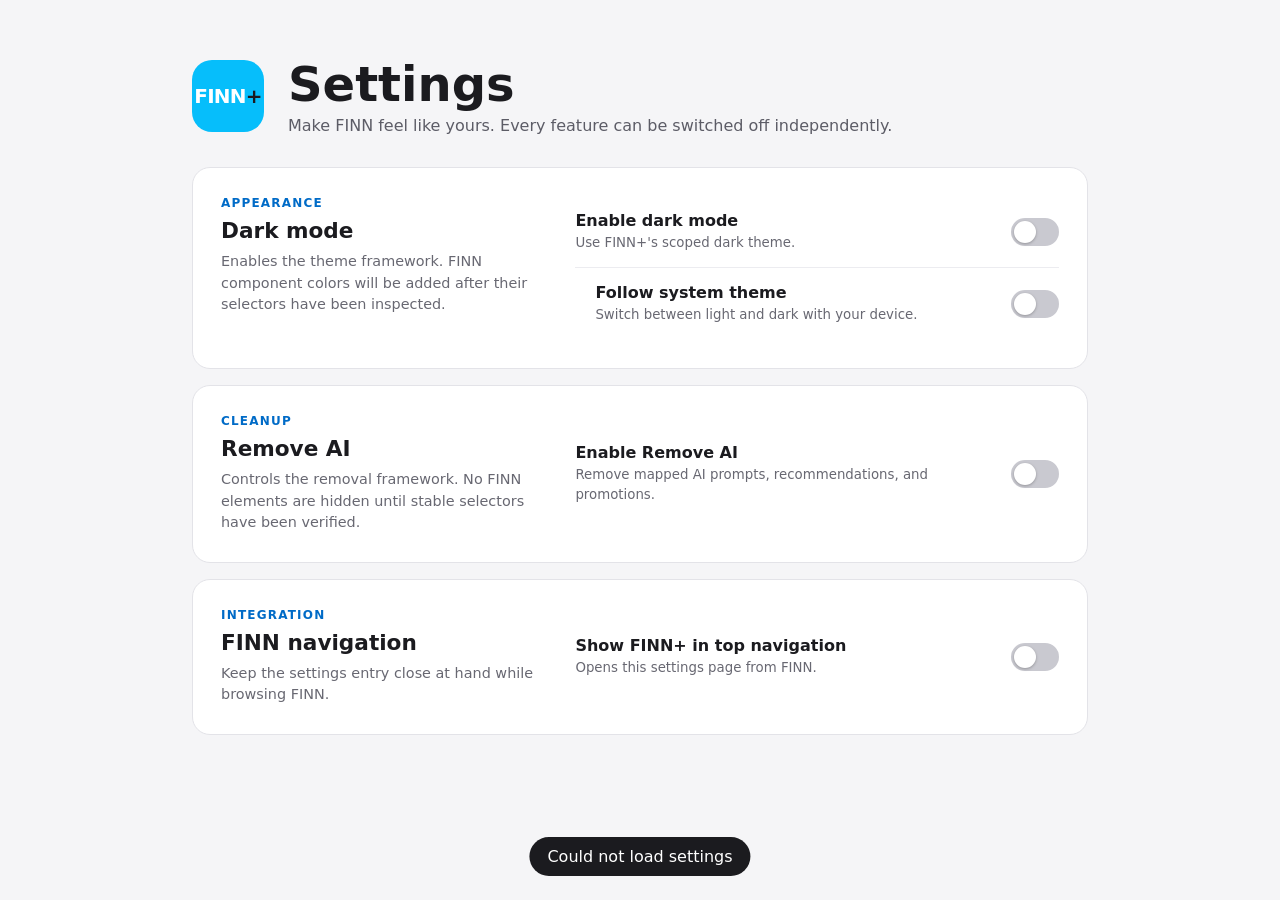
==== settings/index.html @ b25f87f4 "Larp" ====
<!doctype html>
<html lang="en">
  <head>
    <meta charset="utf-8">
    <meta name="viewport" content="width=device-width, initial-scale=1">
    <title>FINN+ Settings</title>
    <link rel="stylesheet" href="styles.css">
  </head>
  <body>
    <header class="page-header">
      <div class="brand" aria-label="FINN+">FINN<span>+</span></div>
      <div>
        <h1>Settings</h1>
        <p>Make FINN feel like yours. Every feature can be switched off independently.</p>
      </div>
    </header>

    <main>
      <form id="settings-form">
        <section class="settings-section" aria-labelledby="appearance-heading">
          <div class="section-copy">
            <p class="eyebrow">Appearance</p>
            <h2 id="appearance-heading">Dark mode</h2>
            <p>Enables the theme framework. FINN component colors will be added after their selectors have been inspected.</p>
          </div>
          <div class="controls">
            <label class="setting-row">
              <span><strong>Enable dark mode</strong><small>Use FINN+'s scoped dark theme.</small></span>
              <input type="checkbox" name="darkMode" role="switch">
            </label>
            <label class="setting-row nested" data-requires="darkMode">
              <span><strong>Follow system theme</strong><small>Switch between light and dark with your device.</small></span>
              <input type="checkbox" name="darkModeFollowSystem" role="switch">
            </label>
          </div>
        </section>

        <section class="settings-section" aria-labelledby="cleanup-heading">
          <div class="section-copy">
            <p class="eyebrow">Cleanup</p>
            <h2 id="cleanup-heading">Remove AI</h2>
            <p>Controls the removal framework. No FINN elements are hidden until stable selectors have been verified.</p>
          </div>
          <div class="controls">
            <label class="setting-row">
              <span><strong>Enable Remove AI</strong><small>Remove mapped AI prompts, recommendations, and promotions.</small></span>
              <input type="checkbox" name="removeAi" role="switch">
            </label>
          </div>
        </section>

        <section class="settings-section" aria-labelledby="integration-heading">
          <div class="section-copy">
            <p class="eyebrow">Integration</p>
            <h2 id="integration-heading">FINN navigation</h2>
            <p>Keep the settings entry close at hand while browsing FINN.</p>
          </div>
          <div class="controls">
            <label class="setting-row">
              <span><strong>Show FINN+ in top navigation</strong><small>Opens this settings page from FINN.</small></span>
              <input type="checkbox" name="showNavigationItem" role="switch">
            </label>
          </div>
        </section>
      </form>

      <p id="save-status" class="save-status" role="status" aria-live="polite"></p>
    </main>

    <script src="../src/shared/settings.js"></script>
    <script src="settings.js"></script>
  </body>
</html>
---- settings/styles.css ----
:root {
  color: #1b1b1f;
  color-scheme: light;
  font-family: Inter, ui-sans-serif, system-ui, -apple-system, BlinkMacSystemFont, "Segoe UI", sans-serif;
  background: #f5f5f7;
}

* { box-sizing: border-box; }

body {
  margin: 0;
  min-width: 320px;
}

.page-header,
main {
  margin-inline: auto;
  max-width: 960px;
  padding-inline: 32px;
}

.page-header {
  align-items: center;
  display: flex;
  gap: 24px;
  padding-block: 56px 32px;
}

.brand {
  align-items: center;
  background: #06befb;
  border-radius: 20px;
  color: #fff;
  display: flex;
  flex: 0 0 auto;
  font-size: 20px;
  font-weight: 800;
  height: 72px;
  justify-content: center;
  letter-spacing: -0.04em;
  width: 72px;
}

.brand span { color: #1b1b1f; }
h1, h2, p { margin-top: 0; }
h1 { font-size: clamp(2rem, 5vw, 3rem); margin-bottom: 4px; }
.page-header p { color: #5c5c66; margin-bottom: 0; }

#settings-form { display: grid; gap: 16px; padding-bottom: 48px; }

.settings-section {
  background: #fff;
  border: 1px solid #e3e3e8;
  border-radius: 18px;
  display: grid;
  gap: 32px;
  grid-template-columns: minmax(180px, 0.8fr) minmax(300px, 1.2fr);
  padding: 28px;
}

.eyebrow {
  color: #006bc7;
  font-size: 0.75rem;
  font-weight: 800;
  letter-spacing: 0.1em;
  margin-bottom: 8px;
  text-transform: uppercase;
}

h2 { font-size: 1.35rem; margin-bottom: 8px; }
.section-copy > p:last-child, small { color: #686872; line-height: 1.5; }
.section-copy > p:last-child { font-size: 0.9rem; margin-bottom: 0; }
.controls { display: grid; }

.setting-row {
  align-items: center;
  border-bottom: 1px solid #ececf0;
  cursor: pointer;
  display: flex;
  gap: 24px;
  justify-content: space-between;
  min-height: 72px;
  padding-block: 12px;
}

.setting-row:last-child { border-bottom: 0; }
.setting-row span { display: grid; gap: 3px; }
.setting-row small { display: block; }
.setting-row.nested { padding-left: 20px; }
.setting-row.is-disabled { cursor: default; opacity: 0.45; }

input[role="switch"] {
  appearance: none;
  background: #c9c9d0;
  border-radius: 999px;
  cursor: pointer;
  flex: 0 0 auto;
  height: 28px;
  margin: 0;
  padding: 3px;
  transition: background 150ms ease;
  width: 48px;
}

input[role="switch"]::after {
  background: #fff;
  border-radius: 50%;
  box-shadow: 0 1px 3px #0004;
  content: "";
  display: block;
  height: 22px;
  transition: transform 150ms ease;
  width: 22px;
}

input[role="switch"]:checked { background: #006bc7; }
input[role="switch"]:checked::after { transform: translateX(20px); }
input[role="switch"]:focus-visible { outline: 3px solid #8dcbff; outline-offset: 3px; }
input[role="switch"]:disabled { cursor: default; }

.save-status {
  background: #1b1b1f;
  border-radius: 999px;
  bottom: 24px;
  color: #fff;
  left: 50%;
  margin: 0;
  opacity: 0;
  padding: 10px 18px;
  pointer-events: none;
  position: fixed;
  transform: translate(-50%, 8px);
  transition: 150ms ease;
}

.save-status.is-visible { opacity: 1; transform: translate(-50%, 0); }

@media (max-width: 680px) {
  .page-header, main { padding-inline: 18px; }
  .page-header { align-items: flex-start; padding-block: 32px 24px; }
  .brand { border-radius: 14px; height: 52px; width: 52px; }
  .settings-section { grid-template-columns: 1fr; gap: 16px; padding: 22px; }
}
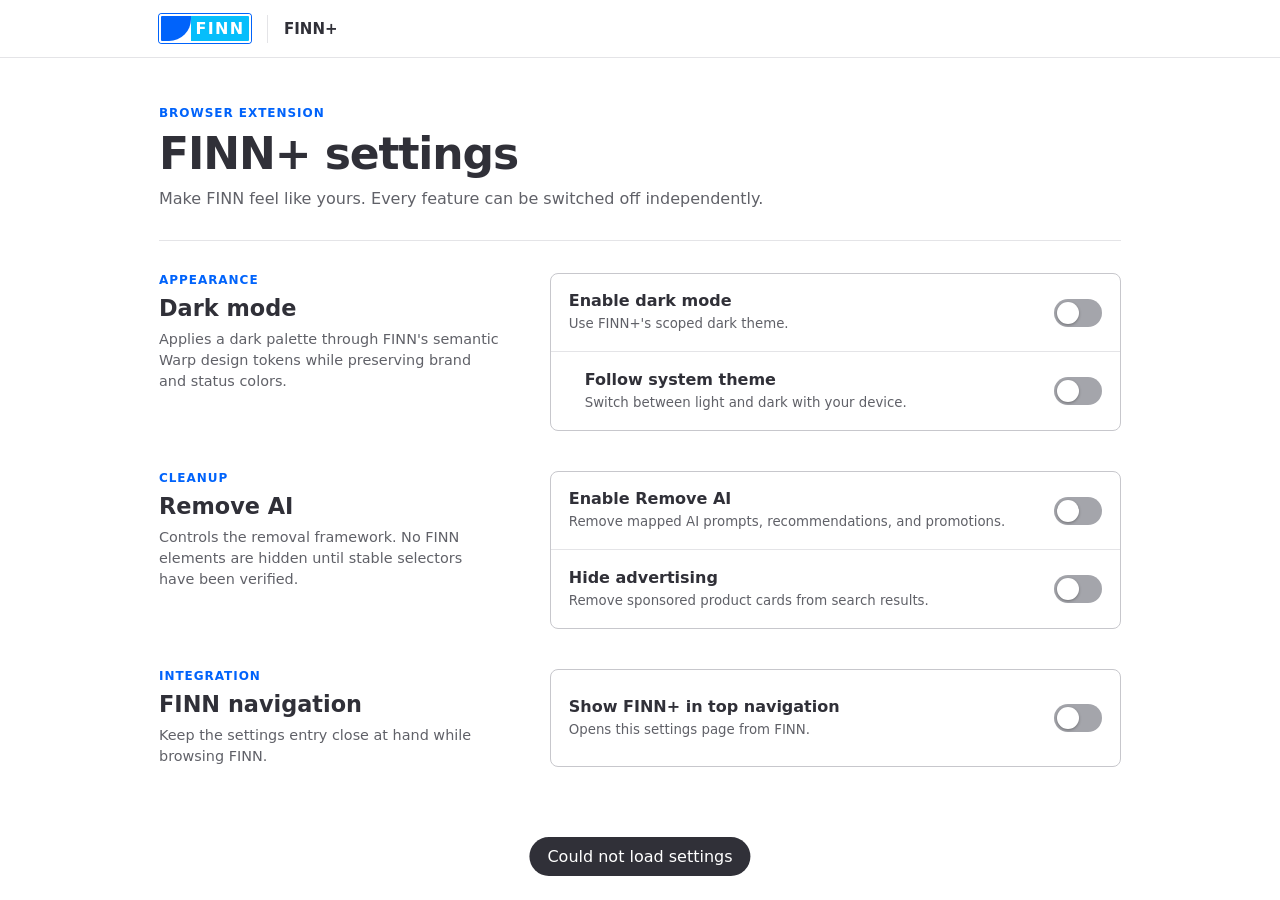
==== commit f4ad27a3: "fix" ====
--- a/settings/index.html
+++ b/settings/index.html
@@ -7,21 +7,28 @@
     <link rel="stylesheet" href="styles.css">
   </head>
   <body>
-    <header class="page-header">
-      <div class="brand" aria-label="FINN+">FINN<span>+</span></div>
-      <div>
-        <h1>Settings</h1>
-        <p>Make FINN feel like yours. Every feature can be switched off independently.</p>
+    <header class="site-header">
+      <div class="topbar">
+        <div class="finn-logo" aria-label="FINN">
+          <span class="finn-logo-mark"></span><span class="finn-logo-word">FINN</span>
+        </div>
+        <span class="topbar-divider" aria-hidden="true"></span>
+        <strong>FINN+</strong>
       </div>
     </header>
 
     <main>
+      <div class="page-intro">
+        <p class="eyebrow">Browser extension</p>
+        <h1>FINN+ settings</h1>
+        <p>Make FINN feel like yours. Every feature can be switched off independently.</p>
+      </div>
       <form id="settings-form">
         <section class="settings-section" aria-labelledby="appearance-heading">
           <div class="section-copy">
             <p class="eyebrow">Appearance</p>
             <h2 id="appearance-heading">Dark mode</h2>
-            <p>Enables the theme framework. FINN component colors will be added after their selectors have been inspected.</p>
+            <p>Applies a dark palette through FINN's semantic Warp design tokens while preserving brand and status colors.</p>
           </div>
           <div class="controls">
             <label class="setting-row">
@@ -45,6 +52,10 @@
             <label class="setting-row">
               <span><strong>Enable Remove AI</strong><small>Remove mapped AI prompts, recommendations, and promotions.</small></span>
               <input type="checkbox" name="removeAi" role="switch">
+            </label>
+            <label class="setting-row">
+              <span><strong>Hide advertising</strong><small>Remove sponsored product cards from search results.</small></span>
+              <input type="checkbox" name="hideAds" role="switch">
             </label>
           </div>
         </section>
--- a/settings/styles.css
+++ b/settings/styles.css
@@ -1,97 +1,163 @@
 :root {
-  color: #1b1b1f;
   color-scheme: light;
-  font-family: Inter, ui-sans-serif, system-ui, -apple-system, BlinkMacSystemFont, "Segoe UI", sans-serif;
-  background: #f5f5f7;
+  font-family: "FINNTypeAlleTegn", Inter, ui-sans-serif, system-ui, -apple-system, BlinkMacSystemFont, "Segoe UI", sans-serif;
+  --page: #ffffff;
+  --surface: #ffffff;
+  --surface-hover: #eeeeef;
+  --text: #303038;
+  --text-subtle: #606168;
+  --border: #c7c7cc;
+  --border-subtle: #e4e4e7;
+  --brand: #06befb;
+  --brand-dark: #0063fb;
+  --focus: #0063fb;
+}
+
+:root[data-theme="dark"] {
+  color-scheme: dark;
+  --page: #18191d;
+  --surface: #202126;
+  --surface-hover: #30323a;
+  --text: #f2f2f4;
+  --text-subtle: #b9bbc3;
+  --border: #555862;
+  --border-subtle: #3b3d45;
+  --focus: #65b9ff;
 }
 
 * { box-sizing: border-box; }
 
 body {
+  background: var(--page);
+  color: var(--text);
+  font-size: 16px;
   margin: 0;
   min-width: 320px;
 }
 
-.page-header,
+.site-header {
+  background: var(--surface);
+  border-bottom: 1px solid var(--border-subtle);
+  height: 58px;
+}
+
+.topbar,
 main {
   margin-inline: auto;
-  max-width: 960px;
-  padding-inline: 32px;
-}
-
-.page-header {
+  max-width: 1010px;
+  padding-inline: 24px;
+}
+
+.topbar {
   align-items: center;
   display: flex;
-  gap: 24px;
-  padding-block: 56px 32px;
-}
-
-.brand {
+  gap: 16px;
+  height: 100%;
+}
+
+.topbar > strong { font-size: 15px; }
+
+.topbar-divider {
+  background: var(--border-subtle);
+  height: 28px;
+  width: 1px;
+}
+
+.finn-logo {
+  align-items: stretch;
+  border: 2px solid #fff;
+  border-radius: 3px;
+  box-shadow: 0 0 0 1px #0063fb;
+  display: flex;
+  height: 29px;
+  overflow: hidden;
+  width: 92px;
+}
+
+.finn-logo-mark {
+  background: #0063fb;
+  border-radius: 0 0 22px;
+  display: block;
+  width: 30px;
+}
+
+.finn-logo-word {
   align-items: center;
-  background: #06befb;
-  border-radius: 20px;
+  background: var(--brand);
   color: #fff;
   display: flex;
-  flex: 0 0 auto;
-  font-size: 20px;
+  flex: 1;
+  font-size: 16px;
   font-weight: 800;
-  height: 72px;
   justify-content: center;
-  letter-spacing: -0.04em;
-  width: 72px;
-}
-
-.brand span { color: #1b1b1f; }
+  letter-spacing: 0.08em;
+}
+
+main { padding-block: 48px 72px; }
+
+.page-intro {
+  border-bottom: 1px solid var(--border-subtle);
+  margin-bottom: 32px;
+  padding-bottom: 32px;
+}
+
 h1, h2, p { margin-top: 0; }
-h1 { font-size: clamp(2rem, 5vw, 3rem); margin-bottom: 4px; }
-.page-header p { color: #5c5c66; margin-bottom: 0; }
-
-#settings-form { display: grid; gap: 16px; padding-bottom: 48px; }
+h1 { font-size: clamp(2rem, 5vw, 2.75rem); letter-spacing: -0.025em; margin-bottom: 10px; }
+.page-intro > p:last-child { color: var(--text-subtle); margin-bottom: 0; }
+
+#settings-form { display: grid; gap: 40px; }
 
 .settings-section {
-  background: #fff;
-  border: 1px solid #e3e3e8;
-  border-radius: 18px;
   display: grid;
-  gap: 32px;
-  grid-template-columns: minmax(180px, 0.8fr) minmax(300px, 1.2fr);
-  padding: 28px;
+  gap: 48px;
+  grid-template-columns: minmax(200px, 0.75fr) minmax(360px, 1.25fr);
 }
 
 .eyebrow {
-  color: #006bc7;
+  color: var(--brand-dark);
   font-size: 0.75rem;
   font-weight: 800;
-  letter-spacing: 0.1em;
+  letter-spacing: 0.08em;
   margin-bottom: 8px;
   text-transform: uppercase;
 }
 
-h2 { font-size: 1.35rem; margin-bottom: 8px; }
-.section-copy > p:last-child, small { color: #686872; line-height: 1.5; }
+:root[data-theme="dark"] .eyebrow { color: #65b9ff; }
+h2 { font-size: 1.4rem; margin-bottom: 8px; }
+.section-copy > p:last-child, small { color: var(--text-subtle); line-height: 1.45; }
 .section-copy > p:last-child { font-size: 0.9rem; margin-bottom: 0; }
-.controls { display: grid; }
+
+.controls {
+  background: var(--surface);
+  border: 1px solid var(--border);
+  border-radius: 8px;
+  display: grid;
+  overflow: hidden;
+}
 
 .setting-row {
   align-items: center;
-  border-bottom: 1px solid #ececf0;
+  border-bottom: 1px solid var(--border-subtle);
   cursor: pointer;
   display: flex;
   gap: 24px;
   justify-content: space-between;
-  min-height: 72px;
-  padding-block: 12px;
-}
-
+  min-height: 78px;
+  padding: 14px 18px;
+}
+
+.setting-row:hover { background: var(--surface-hover); }
 .setting-row:last-child { border-bottom: 0; }
-.setting-row span { display: grid; gap: 3px; }
+.setting-row span { display: grid; gap: 4px; }
 .setting-row small { display: block; }
-.setting-row.nested { padding-left: 20px; }
+.setting-row.nested { padding-left: 34px; }
 .setting-row.is-disabled { cursor: default; opacity: 0.45; }
+.setting-row.is-disabled:hover { background: transparent; }
 
 input[role="switch"] {
   appearance: none;
-  background: #c9c9d0;
+  background: #a4a5ab;
+  border: 0;
   border-radius: 999px;
   cursor: pointer;
   flex: 0 0 auto;
@@ -105,7 +171,7 @@
 input[role="switch"]::after {
   background: #fff;
   border-radius: 50%;
-  box-shadow: 0 1px 3px #0004;
+  box-shadow: 0 1px 3px #0005;
   content: "";
   display: block;
   height: 22px;
@@ -113,16 +179,16 @@
   width: 22px;
 }
 
-input[role="switch"]:checked { background: #006bc7; }
+input[role="switch"]:checked { background: var(--brand-dark); }
 input[role="switch"]:checked::after { transform: translateX(20px); }
-input[role="switch"]:focus-visible { outline: 3px solid #8dcbff; outline-offset: 3px; }
+input[role="switch"]:focus-visible { outline: 3px solid var(--focus); outline-offset: 3px; }
 input[role="switch"]:disabled { cursor: default; }
 
 .save-status {
-  background: #1b1b1f;
+  background: var(--text);
   border-radius: 999px;
   bottom: 24px;
-  color: #fff;
+  color: var(--page);
   left: 50%;
   margin: 0;
   opacity: 0;
@@ -135,9 +201,9 @@
 
 .save-status.is-visible { opacity: 1; transform: translate(-50%, 0); }
 
-@media (max-width: 680px) {
-  .page-header, main { padding-inline: 18px; }
-  .page-header { align-items: flex-start; padding-block: 32px 24px; }
-  .brand { border-radius: 14px; height: 52px; width: 52px; }
-  .settings-section { grid-template-columns: 1fr; gap: 16px; padding: 22px; }
-}
+@media (max-width: 700px) {
+  .topbar, main { padding-inline: 18px; }
+  main { padding-block: 32px 48px; }
+  .settings-section { grid-template-columns: 1fr; gap: 16px; }
+  #settings-form { gap: 34px; }
+}
